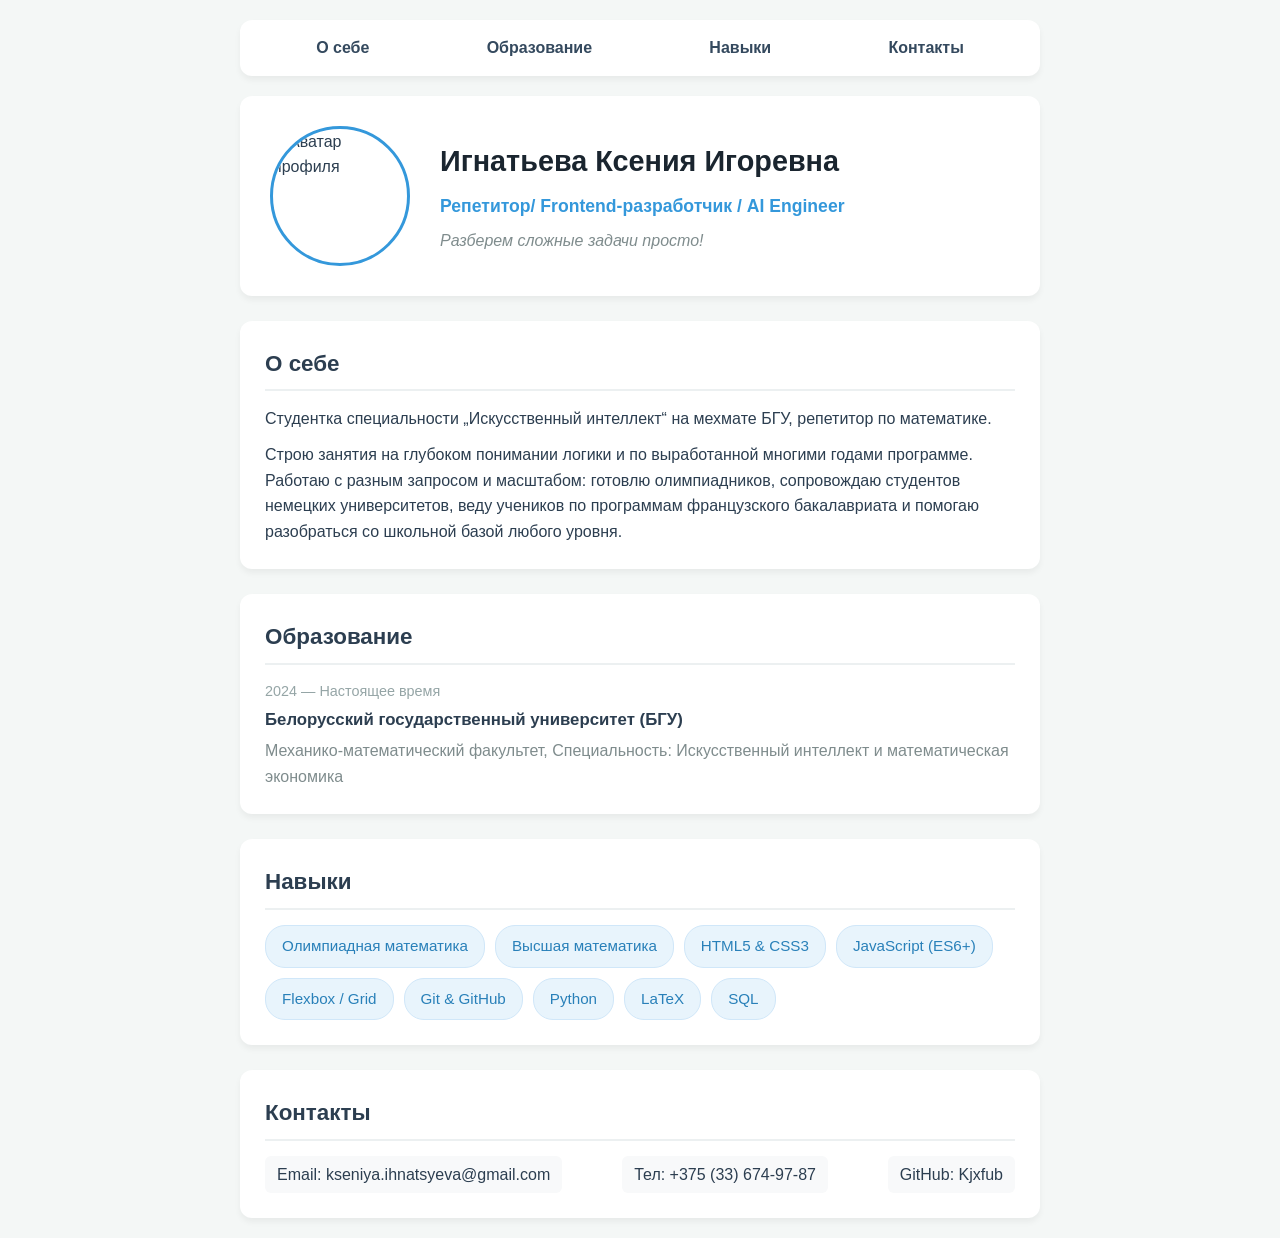
==== task1/index.html @ 9c49c09e "feat: complete lab 1 resume page" ====
<!DOCTYPE html>
<html lang="ru">
<head>
    <meta charset="UTF-8">
    <meta name="viewport" content="width=device-width, initial-scale=1.0">
    <title>Резюме — Игнатьева Ксения</title>
    <link rel="stylesheet" href="style.css">
</head>
<body>

    <!-- Навигация с якорными ссылками -->
    <nav class="navigation">
        <ul class="nav-list">
            <li><a href="#about">О себе</a></li>
            <li><a href="#education">Образование</a></li>
            <li><a href="#skills">Навыки</a></li>
            <li><a href="#contacts">Контакты</a></li>
        </ul>
    </nav>

    <!-- Шапка резюме -->
    <header class="header">
        <img class="avatar" src="https://i.pravatar.cc/300?img=5" alt="Аватар профиля">
        <div class="header-info">
            <h1 class="name">Игнатьева Ксения Игоревна</h1>
            <p class="role">Репетитор/ Frontend-разработчик / AI Engineer</p>
            <p class="slogan">Разберем сложные задачи просто!</p>
        </div>
    </header>

    <!-- Основной контент страницы -->
    <main class="main-content">
        
        <!-- Блок "О себе" -->
        <section id="about" class="section">
            <h2 class="section-title">О себе</h2>
            <article class="about-text">
                <p>Студентка специальности „Искусственный интеллект“ на мехмате БГУ, репетитор по математике.</p>
                <p>Строю занятия на глубоком понимании логики и по выработанной многими годами программе. Работаю с разным запросом и масштабом: готовлю олимпиадников, сопровождаю студентов немецких университетов, веду учеников по программам французского бакалавриата и помогаю разобраться со школьной базой любого уровня.</p>
            </article>
        </section>

        <!-- Блок "Образование" -->
        <section id="education" class="section">
            <h2 class="section-title">Образование</h2>
            <ul class="education-list">
                <li class="education-item">
                    <span class="edu-years">2024 — Настоящее время</span>
                    <strong class="edu-place">Белорусский государственный университет (БГУ)</strong>
                    <span class="edu-specialty">Механико-математический факультет, Специальность: Искусственный интеллект и математическая экономика</span>
                </li>
            </ul>
        </section>

        <!-- Блок "Навыки" -->
        <section id="skills" class="section">
            <h2 class="section-title">Навыки</h2>
            <div class="skills-container">
                <span class="skill">Олимпиадная математика</span>
                <span class="skill">Высшая математика</span>
                <span class="skill">HTML5 & CSS3</span>
                <span class="skill">JavaScript (ES6+)</span>
                <span class="skill">Flexbox / Grid</span>
                <span class="skill">Git & GitHub</span>
                <span class="skill">Python</span>
                <span class="skill">LaTeX</span>
                <span class="skill">SQL</span>
            </div>
        </section>

    </main>

    <!-- Подвал / Блок контактов -->
    <footer id="contacts" class="footer">
        <h2 class="section-title">Контакты</h2>
        <div class="contacts-list">
            <a href="mailto:example@gmail.com" class="contact-link">Email: kseniya.ihnatsyeva@gmail.com</a>
            <a href="tel:+375290000000" class="contact-link">Тел: +375 (33) 674-97-87</a>
            <a href="https://github.com/Kjxfub" target="_blank" rel="noopener noreferrer" class="contact-link">GitHub: Kjxfub</a>
        </div>
    </footer>

</body>
</html>
---- task1/style.css ----
/* 1. Глобальный box-sizing и сброс базовых отступов */
* {
    box-sizing: border-box;
    margin: 0;
    padding: 0;
}

body {
    font-family: 'Segoe UI', Roboto, Helvetica, Arial, sans-serif;
    line-height: 1.6;
    color: #2c3e50;
    background-color: #f4f7f6;
    display: flex;
    flex-direction: column;
    align-items: center;
    padding: 20px;
}

/* 2. Навигация (flex-direction, justify-content, gap) */
.navigation {
    width: 100%;
    max-width: 800px;
    background-color: #ffffff;
    padding: 15px 25px;
    border-radius: 12px;
    box-shadow: 0 4px 6px rgba(0, 0, 0, 0.05);
    margin-bottom: 20px;
}

.nav-list {
    list-style: none;
    display: flex;
    justify-content: space-around;
    align-items: center;
    gap: 15px;
}

.nav-list a {
    text-decoration: none;
    color: #34495e;
    font-weight: 600;
    transition: color 0.3s ease;
}

.nav-list a:hover {
    color: #3498db;
}

/* 3. Шапка (header) с фото и информацией */
.header {
    width: 100%;
    max-width: 800px;
    background-color: #ffffff;
    padding: 30px;
    border-radius: 12px;
    box-shadow: 0 4px 6px rgba(0, 0, 0, 0.05);
    margin-bottom: 25px;
    display: flex;
    flex-direction: row;
    align-items: center;
    gap: 30px;
}

.avatar {
    width: 140px;
    height: 140px;
    border-radius: 50%;
    object-fit: cover;
    border: 3px solid #3498db;
}

.header-info {
    display: flex;
    flex-direction: column;
    gap: 8px;
}

.name {
    font-size: 1.8rem;
    color: #1a252f;
}

.role {
    font-size: 1.1rem;
    color: #3498db;
    font-weight: 600;
}

.slogan {
    font-style: italic;
    color: #7f8c8d;
}

/* 4. Основные секции (main) */
.main-content {
    width: 100%;
    max-width: 800px;
    display: flex;
    flex-direction: column;
    gap: 25px;
}

.section {
    background-color: #ffffff;
    padding: 25px;
    border-radius: 12px;
    box-shadow: 0 4px 6px rgba(0, 0, 0, 0.05);
}

.section-title {
    font-size: 1.4rem;
    margin-bottom: 15px;
    color: #2c3e50;
    border-bottom: 2px solid #ecf0f1;
    padding-bottom: 8px;
}

.about-text {
    display: flex;
    flex-direction: column;
    gap: 10px;
}

/* Список образования */
.education-list {
    list-style: none;
    display: flex;
    flex-direction: column;
    gap: 15px;
}

.education-item {
    display: flex;
    flex-direction: column;
    gap: 4px;
}

.edu-years {
    font-size: 0.9rem;
    color: #95a5a6;
}

.edu-place {
    font-size: 1.05rem;
    color: #2c3e50;
}

.edu-specialty {
    color: #7f8c8d;
}

/* 5. Блок навыков в виде чипсов/пилюль (flex-wrap, gap) */
.skills-container {
    display: flex;
    flex-direction: row;
    flex-wrap: wrap;
    gap: 10px;
    justify-content: flex-start;
}

.skill {
    background-color: #e8f4fc;
    color: #2980b9;
    padding: 8px 16px;
    border-radius: 20px;
    font-size: 0.95rem;
    font-weight: 500;
    border: 1px solid #d0e7f9;
}

/* 6. Подвал / Контакты (ховер-эффекты) */
.footer {
    width: 100%;
    max-width: 800px;
    background-color: #ffffff;
    padding: 25px;
    border-radius: 12px;
    box-shadow: 0 4px 6px rgba(0, 0, 0, 0.05);
    margin-top: 25px;
}

.contacts-list {
    display: flex;
    flex-direction: row;
    justify-content: space-between;
    flex-wrap: wrap;
    gap: 15px;
}

.contact-link {
    text-decoration: none;
    color: #2c3e50;
    font-weight: 500;
    padding: 6px 12px;
    border-radius: 6px;
    background-color: #f8f9fa;
    transition: all 0.3s ease;
}

/* Ховер-эффект на контакты */
.contact-link:hover {
    color: #3498db;
    background-color: #e8f4fc;
    text-decoration: underline;
}
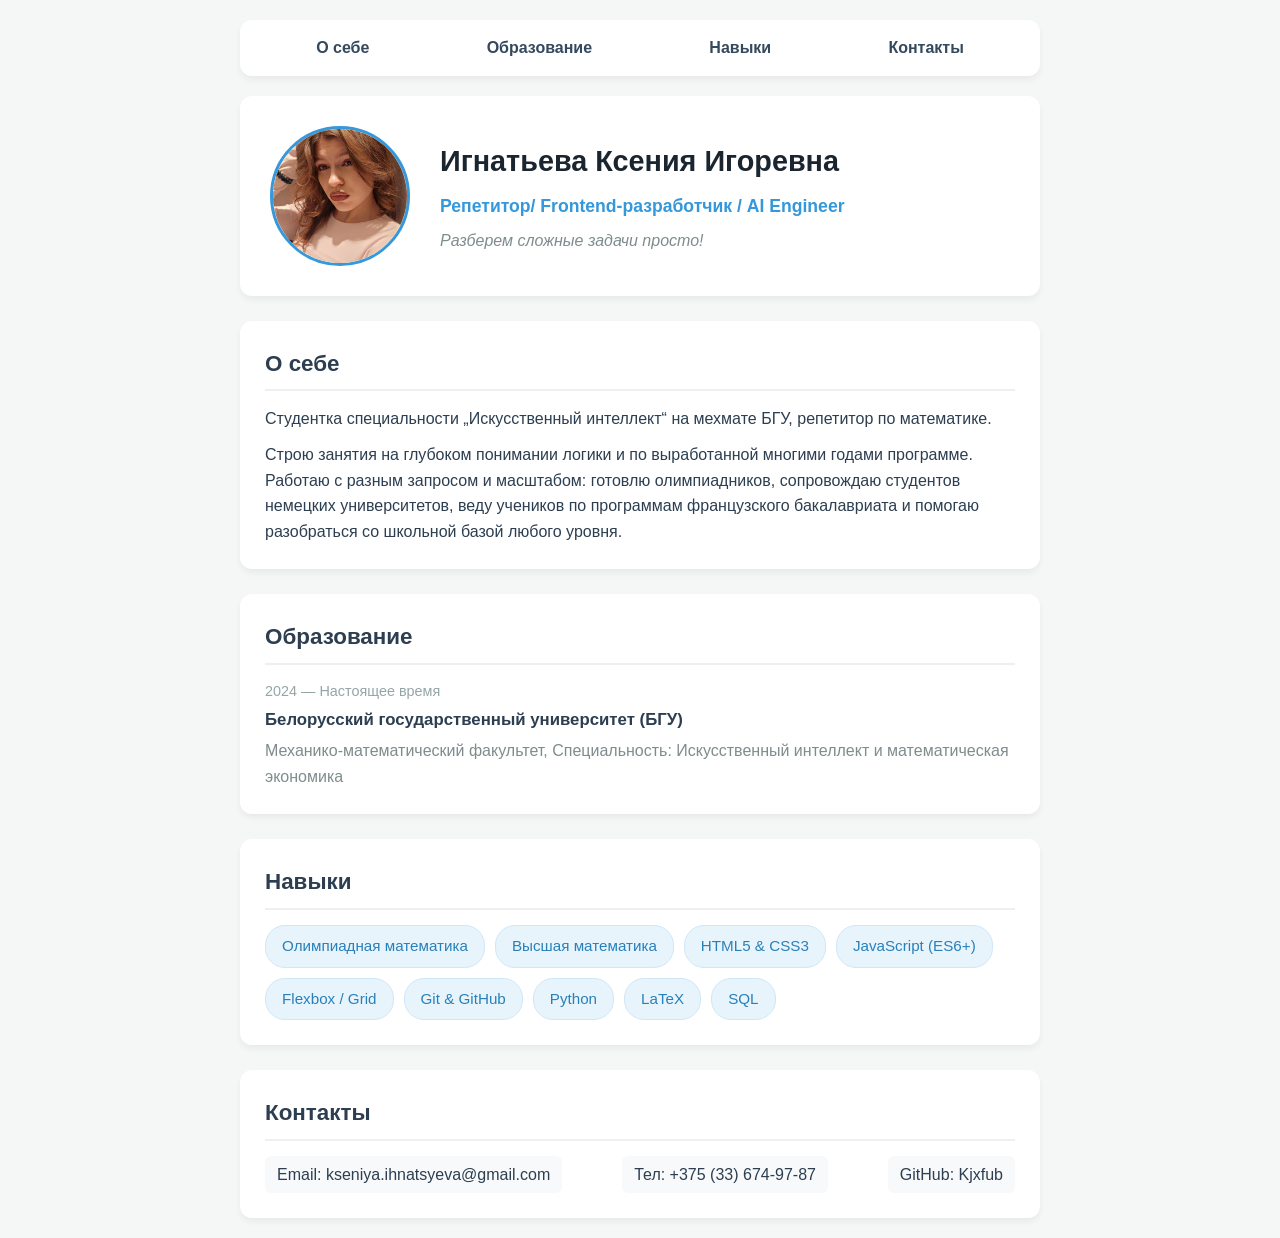
==== commit 26eb8b12: "Fixed avatar" ====
--- a/task1/index.html
+++ b/task1/index.html
@@ -20,7 +20,7 @@
 
     <!-- Шапка резюме -->
     <header class="header">
-        <img class="avatar" src="https://i.pravatar.cc/300?img=5" alt="Аватар профиля">
+        <img class="avatar" src="photo.jpg" alt="Аватар профиля">
         <div class="header-info">
             <h1 class="name">Игнатьева Ксения Игоревна</h1>
             <p class="role">Репетитор/ Frontend-разработчик / AI Engineer</p>
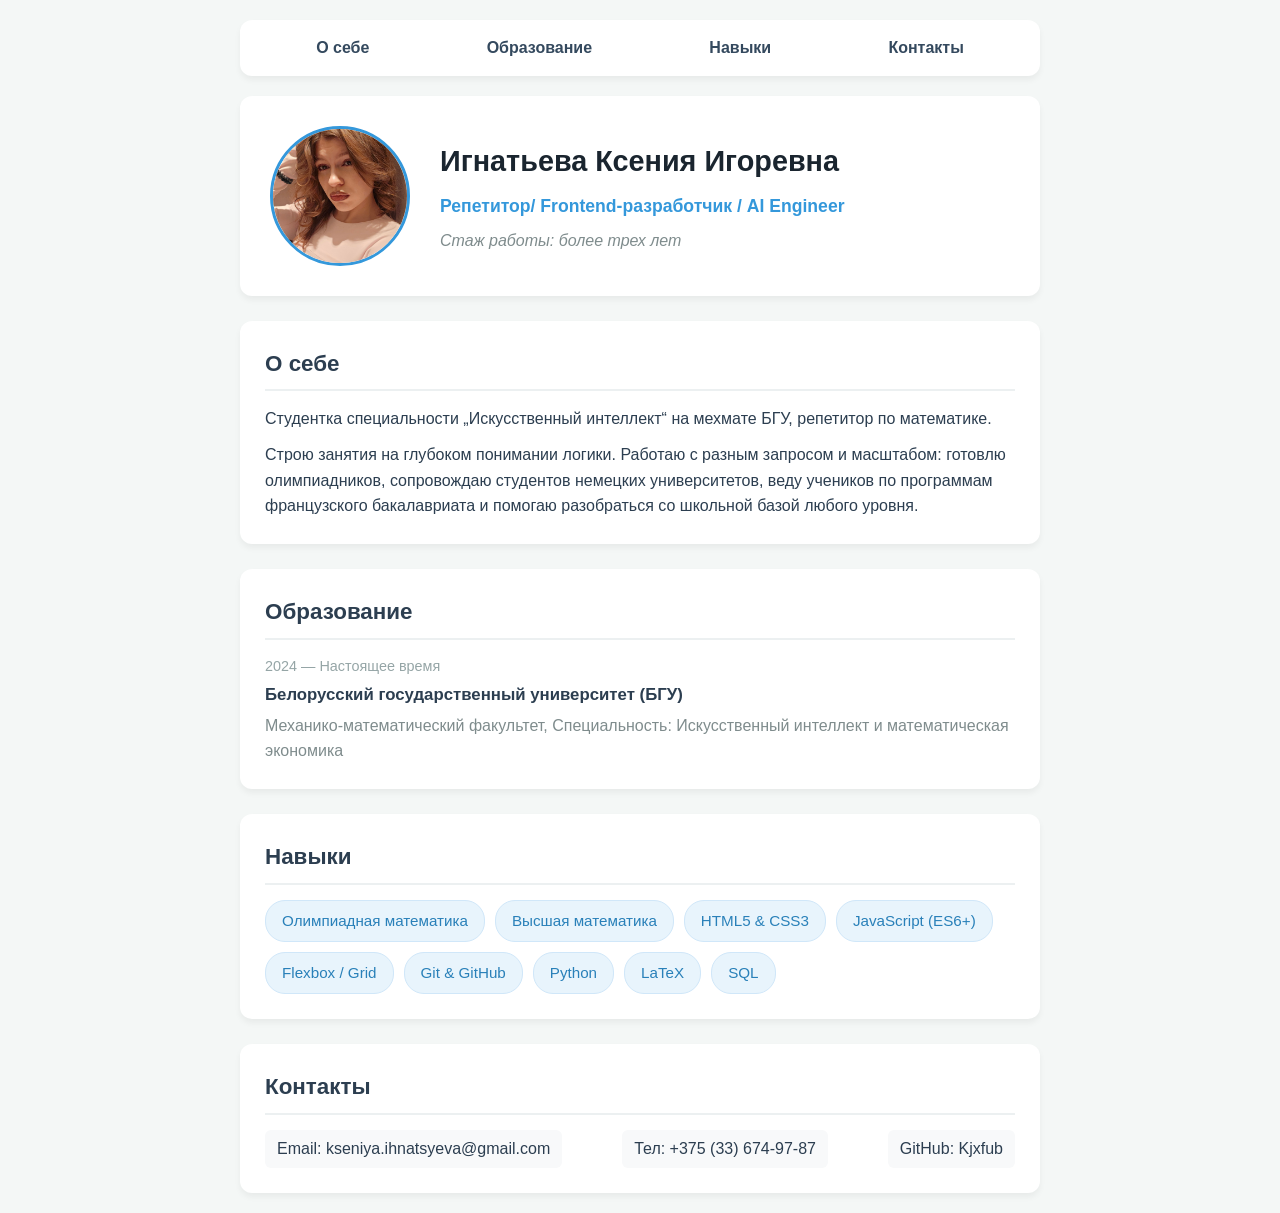
==== commit 3530a1bc: "Little grammar changes" ====
--- a/task1/index.html
+++ b/task1/index.html
@@ -24,7 +24,7 @@
         <div class="header-info">
             <h1 class="name">Игнатьева Ксения Игоревна</h1>
             <p class="role">Репетитор/ Frontend-разработчик / AI Engineer</p>
-            <p class="slogan">Разберем сложные задачи просто!</p>
+            <p class="slogan">Стаж работы: более трех лет</p>
         </div>
     </header>
 
@@ -36,7 +36,7 @@
             <h2 class="section-title">О себе</h2>
             <article class="about-text">
                 <p>Студентка специальности „Искусственный интеллект“ на мехмате БГУ, репетитор по математике.</p>
-                <p>Строю занятия на глубоком понимании логики и по выработанной многими годами программе. Работаю с разным запросом и масштабом: готовлю олимпиадников, сопровождаю студентов немецких университетов, веду учеников по программам французского бакалавриата и помогаю разобраться со школьной базой любого уровня.</p>
+                <p>Строю занятия на глубоком понимании логики. Работаю с разным запросом и масштабом: готовлю олимпиадников, сопровождаю студентов немецких университетов, веду учеников по программам французского бакалавриата и помогаю разобраться со школьной базой любого уровня.</p>
             </article>
         </section>
 
